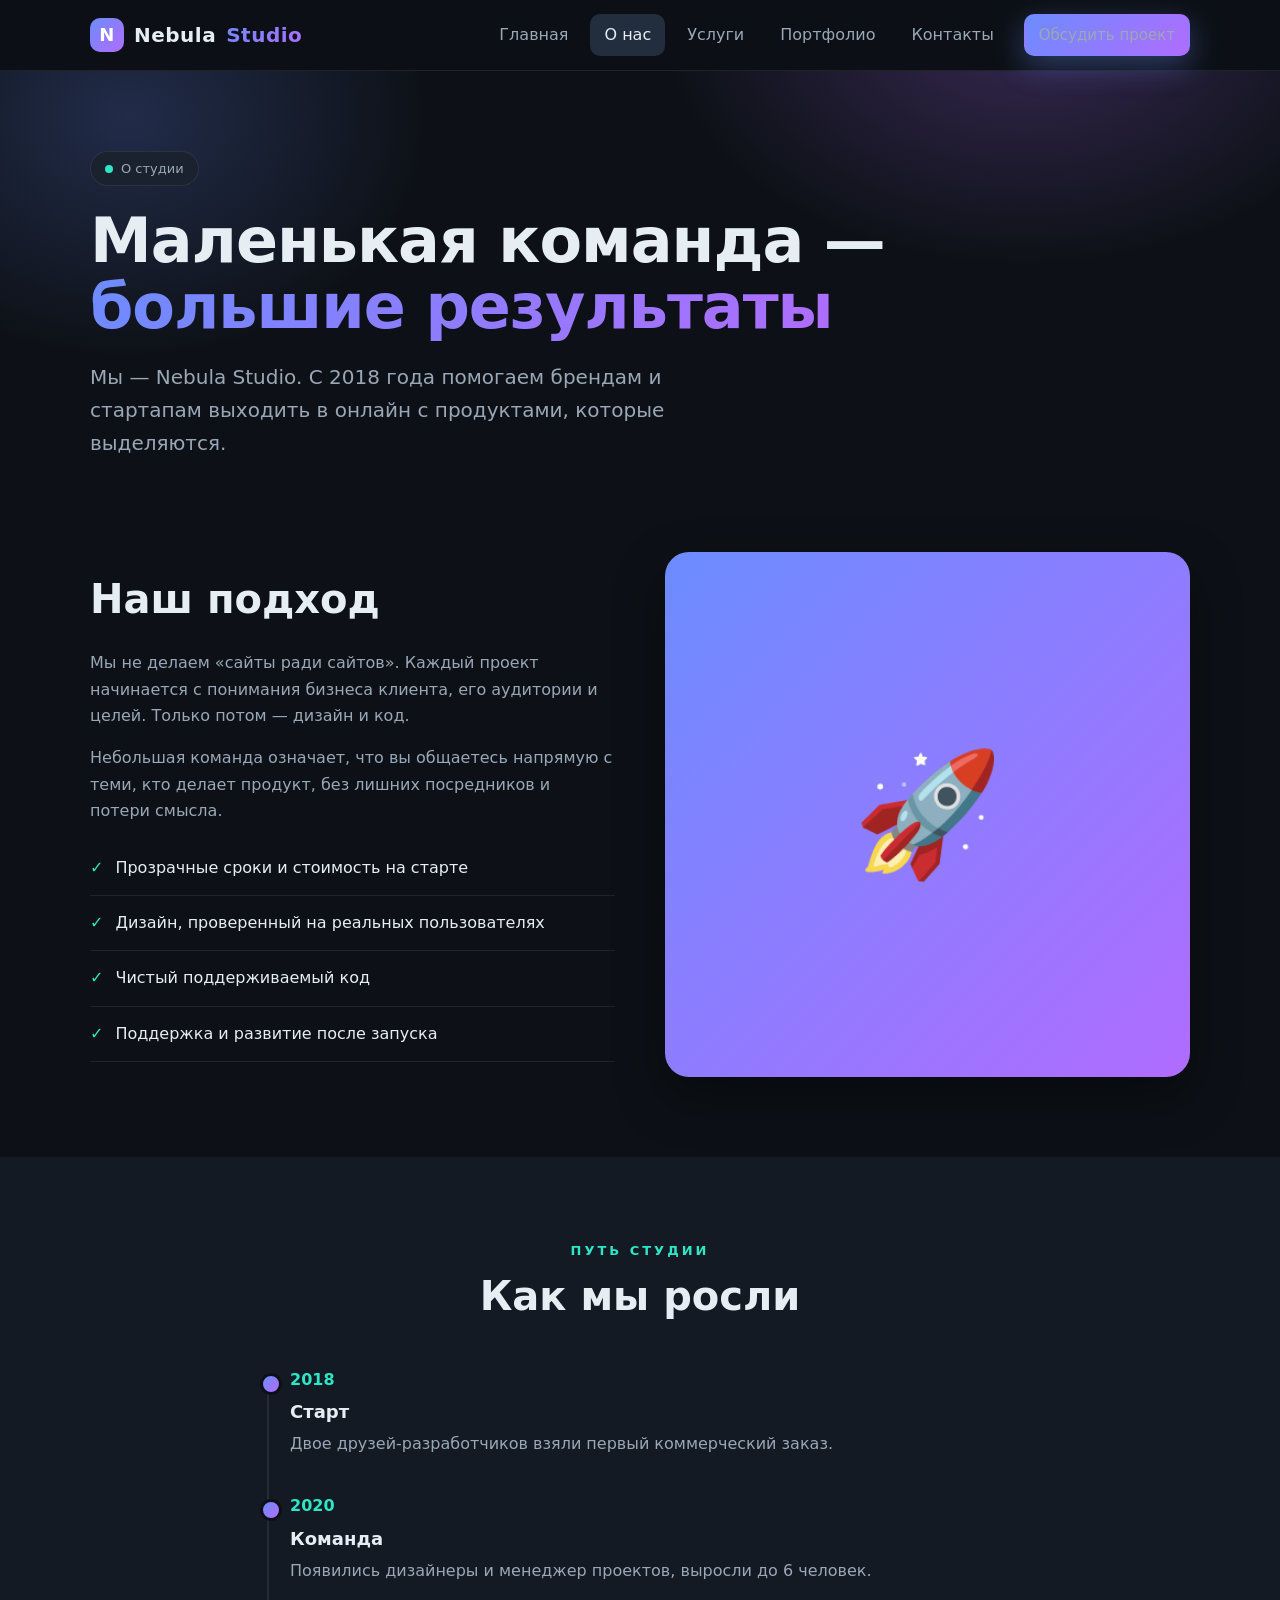
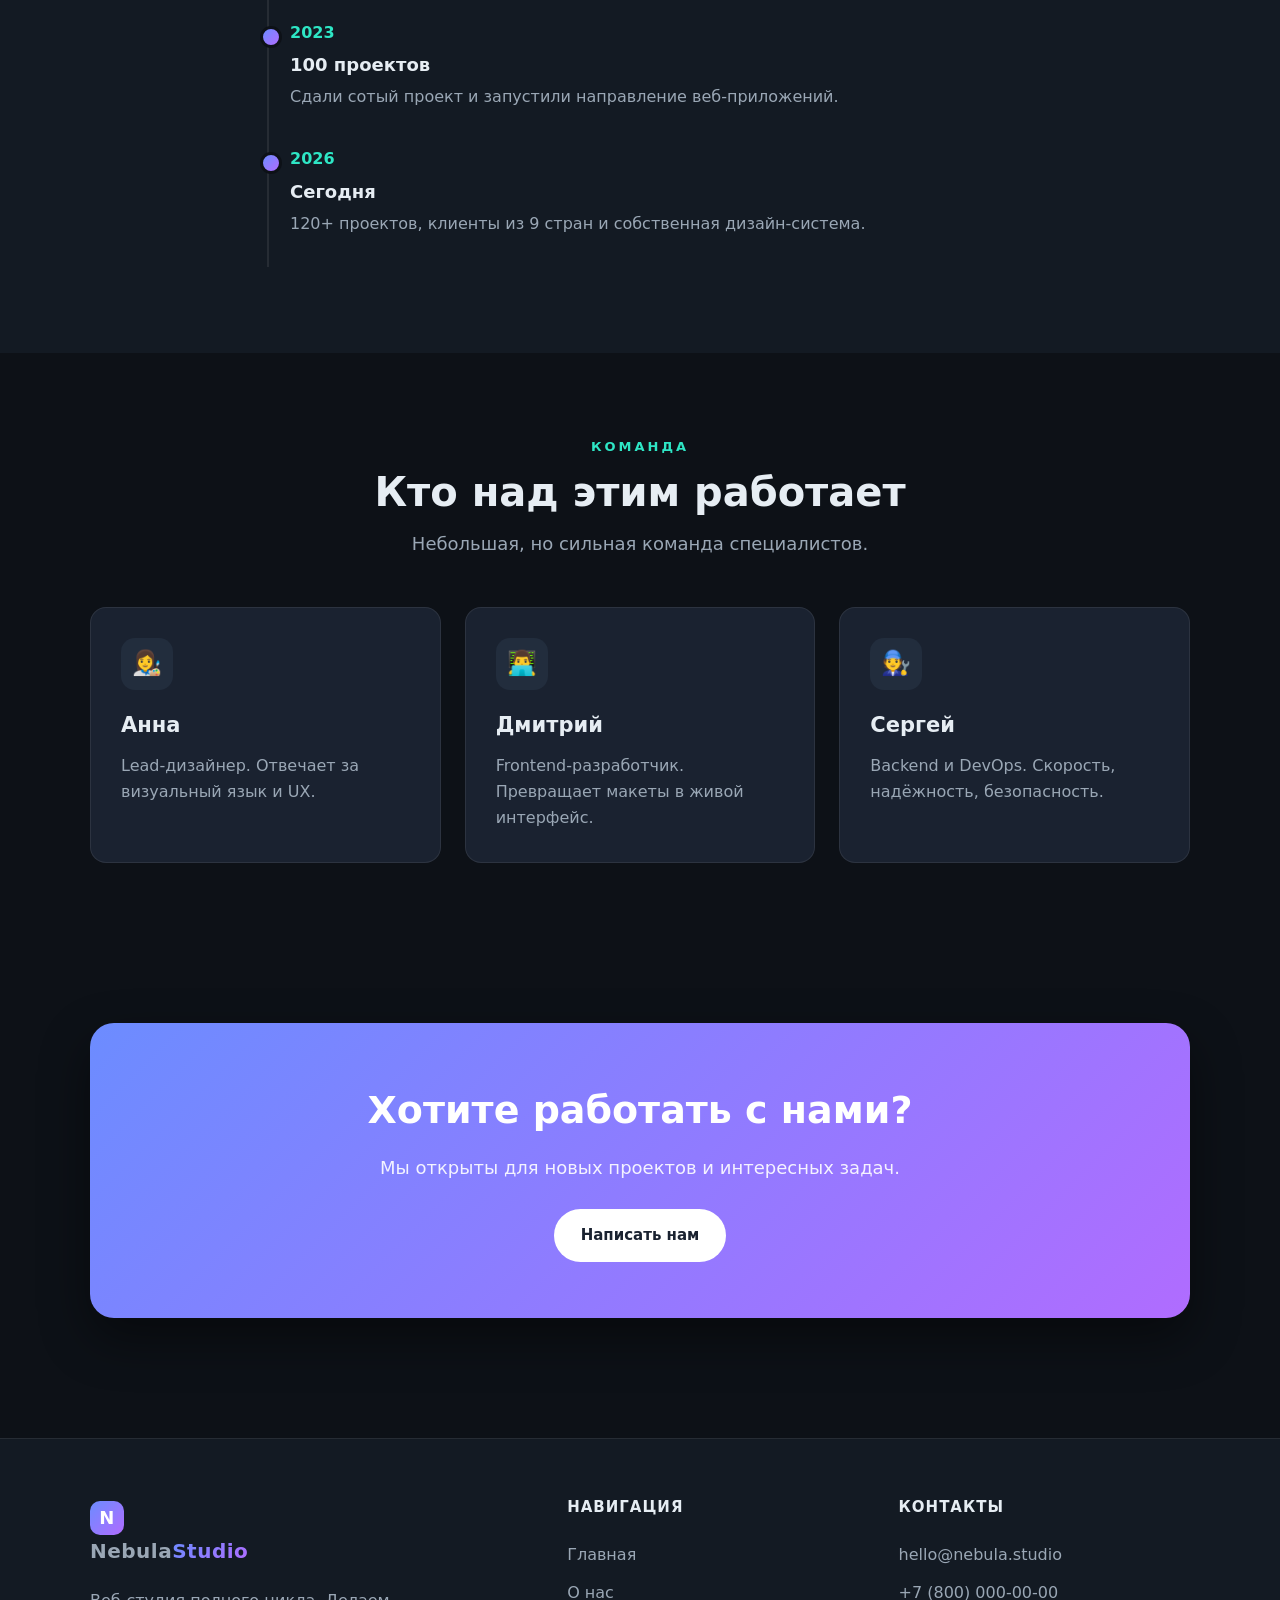
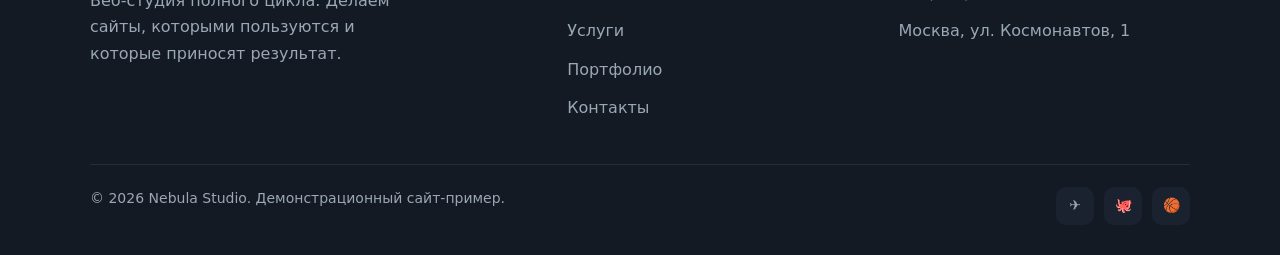
==== about.html @ 0c389231 "Add multi-page Nebula Studio example website Static HTML/CSS/JS portfolio site with 5 pages (home, a" ====
<!DOCTYPE html>
<html lang="ru">
<head>
  <meta charset="UTF-8">
  <meta name="viewport" content="width=device-width, initial-scale=1.0">
  <title>О нас — Nebula Studio</title>
  <meta name="description" content="История, ценности и команда Nebula Studio.">
  <link rel="stylesheet" href="assets/css/styles.css">
  <link rel="icon" href="data:image/svg+xml,<svg xmlns='http://www.w3.org/2000/svg' viewBox='0 0 100 100'><text y='.9em' font-size='90'>🌌</text></svg>">
</head>
<body>
  <header class="site-header">
    <div class="container nav">
      <a href="index.html" class="logo"><span class="logo-mark">N</span> Nebula<span class="gradient-text">Studio</span></a>
      <button class="nav-toggle" aria-label="Меню">☰</button>
      <nav class="nav-links">
        <a href="index.html">Главная</a>
        <a href="about.html" class="active">О нас</a>
        <a href="services.html">Услуги</a>
        <a href="portfolio.html">Портфолио</a>
        <a href="contact.html">Контакты</a>
        <a href="contact.html" class="btn btn-primary nav-cta">Обсудить проект</a>
      </nav>
    </div>
  </header>

  <main>
    <section class="hero" style="padding:80px 0 40px;">
      <div class="container">
        <span class="hero-badge"><span class="dot"></span> О студии</span>
        <h1>Маленькая команда — <span class="gradient-text">большие результаты</span></h1>
        <p class="lead">Мы — Nebula Studio. С 2018 года помогаем брендам и стартапам выходить в онлайн с продуктами, которые выделяются.</p>
      </div>
    </section>

    <section style="padding-top:20px;">
      <div class="container">
        <div class="about-grid">
          <div class="reveal">
            <h2>Наш подход</h2>
            <p>Мы не делаем «сайты ради сайтов». Каждый проект начинается с понимания бизнеса клиента, его аудитории и целей. Только потом — дизайн и код.</p>
            <p>Небольшая команда означает, что вы общаетесь напрямую с теми, кто делает продукт, без лишних посредников и потери смысла.</p>
            <ul class="value-list">
              <li><span class="check">✓</span> Прозрачные сроки и стоимость на старте</li>
              <li><span class="check">✓</span> Дизайн, проверенный на реальных пользователях</li>
              <li><span class="check">✓</span> Чистый поддерживаемый код</li>
              <li><span class="check">✓</span> Поддержка и развитие после запуска</li>
            </ul>
          </div>
          <div class="about-visual reveal">🚀</div>
        </div>
      </div>
    </section>

    <section style="background:var(--bg-soft);">
      <div class="container">
        <div class="section-head">
          <span class="eyebrow">Путь студии</span>
          <h2>Как мы росли</h2>
        </div>
        <div class="timeline">
          <div class="tl-item reveal"><span class="year">2018</span><h4>Старт</h4><p>Двое друзей-разработчиков взяли первый коммерческий заказ.</p></div>
          <div class="tl-item reveal"><span class="year">2020</span><h4>Команда</h4><p>Появились дизайнеры и менеджер проектов, выросли до 6 человек.</p></div>
          <div class="tl-item reveal"><span class="year">2023</span><h4>100 проектов</h4><p>Сдали сотый проект и запустили направление веб-приложений.</p></div>
          <div class="tl-item reveal"><span class="year">2026</span><h4>Сегодня</h4><p>120+ проектов, клиенты из 9 стран и собственная дизайн-система.</p></div>
        </div>
      </div>
    </section>

    <section>
      <div class="container">
        <div class="section-head">
          <span class="eyebrow">Команда</span>
          <h2>Кто над этим работает</h2>
          <p>Небольшая, но сильная команда специалистов.</p>
        </div>
        <div class="grid grid-3">
          <article class="card reveal"><div class="icon">👩‍🎨</div><h3>Анна</h3><p>Lead-дизайнер. Отвечает за визуальный язык и UX.</p></article>
          <article class="card reveal"><div class="icon">👨‍💻</div><h3>Дмитрий</h3><p>Frontend-разработчик. Превращает макеты в живой интерфейс.</p></article>
          <article class="card reveal"><div class="icon">🧑‍🔧</div><h3>Сергей</h3><p>Backend и DevOps. Скорость, надёжность, безопасность.</p></article>
        </div>
      </div>
    </section>

    <section>
      <div class="container">
        <div class="cta-band reveal">
          <h2>Хотите работать с нами?</h2>
          <p>Мы открыты для новых проектов и интересных задач.</p>
          <a href="contact.html" class="btn btn-primary">Написать нам</a>
        </div>
      </div>
    </section>
  </main>

  <footer class="site-footer">
    <div class="container">
      <div class="footer-grid">
        <div class="footer-col">
          <a href="index.html" class="logo"><span class="logo-mark">N</span> Nebula<span class="gradient-text">Studio</span></a>
          <p>Веб-студия полного цикла. Делаем сайты, которыми пользуются и которые приносят результат.</p>
        </div>
        <div class="footer-col">
          <h5>Навигация</h5>
          <a href="index.html">Главная</a><a href="about.html">О нас</a><a href="services.html">Услуги</a><a href="portfolio.html">Портфолио</a><a href="contact.html">Контакты</a>
        </div>
        <div class="footer-col">
          <h5>Контакты</h5>
          <a href="mailto:hello@nebula.studio">hello@nebula.studio</a>
          <a href="tel:+78000000000">+7 (800) 000-00-00</a>
          <a href="#">Москва, ул. Космонавтов, 1</a>
        </div>
      </div>
      <div class="footer-bottom">
        <span>© <span id="year">2026</span> Nebula Studio. Демонстрационный сайт-пример.</span>
        <div class="socials"><a href="#">✈️</a><a href="#">🐙</a><a href="#">🏀</a></div>
      </div>
    </div>
  </footer>
  <script src="assets/js/main.js"></script>
</body>
</html>
---- assets/css/styles.css ----
/* ===== Variables & Reset ===== */
:root {
  --bg: #0d1117;
  --bg-soft: #131a23;
  --surface: #1a2230;
  --surface-2: #222d3d;
  --text: #e6edf3;
  --muted: #9aa7b5;
  --brand: #6c8cff;
  --brand-2: #b06cff;
  --accent: #2ee6c5;
  --border: rgba(255, 255, 255, 0.08);
  --shadow: 0 20px 50px rgba(0, 0, 0, 0.45);
  --radius: 16px;
  --maxw: 1140px;
  --grad: linear-gradient(135deg, var(--brand), var(--brand-2));
}

* { margin: 0; padding: 0; box-sizing: border-box; }

html { scroll-behavior: smooth; }

body {
  font-family: "Segoe UI", system-ui, -apple-system, Roboto, Arial, sans-serif;
  background: var(--bg);
  color: var(--text);
  line-height: 1.65;
  -webkit-font-smoothing: antialiased;
}

a { color: inherit; text-decoration: none; }
img { max-width: 100%; display: block; }
ul { list-style: none; }

.container { width: 100%; max-width: var(--maxw); margin: 0 auto; padding: 0 20px; }

section { padding: 80px 0; }

.section-head { text-align: center; max-width: 680px; margin: 0 auto 48px; }
.section-head .eyebrow {
  text-transform: uppercase;
  letter-spacing: 3px;
  font-size: 13px;
  color: var(--accent);
  font-weight: 600;
}
.section-head h2 { font-size: clamp(28px, 4vw, 40px); margin: 10px 0 14px; line-height: 1.15; }
.section-head p { color: var(--muted); font-size: 18px; }

.gradient-text {
  background: var(--grad);
  -webkit-background-clip: text;
  background-clip: text;
  -webkit-text-fill-color: transparent;
}

/* ===== Buttons ===== */
.btn {
  display: inline-flex;
  align-items: center;
  gap: 8px;
  padding: 13px 26px;
  border-radius: 999px;
  font-weight: 600;
  font-size: 15px;
  cursor: pointer;
  border: 1px solid transparent;
  transition: transform 0.2s ease, box-shadow 0.2s ease, background 0.2s ease;
}
.btn:hover { transform: translateY(-2px); }
.btn-primary { background: var(--grad); color: #fff; box-shadow: 0 10px 30px rgba(108, 140, 255, 0.35); }
.btn-ghost { background: transparent; border-color: var(--border); color: var(--text); }
.btn-ghost:hover { background: var(--surface); }

/* ===== Header ===== */
.site-header {
  position: sticky;
  top: 0;
  z-index: 100;
  backdrop-filter: blur(12px);
  background: rgba(13, 17, 23, 0.72);
  border-bottom: 1px solid var(--border);
}
.nav {
  display: flex;
  align-items: center;
  justify-content: space-between;
  height: 70px;
}
.logo { display: flex; align-items: center; gap: 10px; font-weight: 800; font-size: 20px; letter-spacing: 0.5px; }
.logo-mark {
  width: 34px; height: 34px; border-radius: 10px;
  background: var(--grad);
  display: grid; place-items: center;
  font-size: 18px; color: #fff;
}
.nav-links { display: flex; align-items: center; gap: 8px; }
.nav-links a {
  padding: 8px 14px;
  border-radius: 10px;
  color: var(--muted);
  font-weight: 500;
  transition: color 0.2s, background 0.2s;
}
.nav-links a:hover { color: var(--text); background: var(--surface); }
.nav-links a.active { color: var(--text); background: var(--surface-2); }
.nav-cta { margin-left: 8px; }

.nav-toggle {
  display: none;
  background: none;
  border: 1px solid var(--border);
  color: var(--text);
  width: 42px; height: 42px;
  border-radius: 10px;
  font-size: 20px;
  cursor: pointer;
}

/* ===== Hero ===== */
.hero {
  position: relative;
  overflow: hidden;
  padding: 100px 0 90px;
}
.hero::before {
  content: "";
  position: absolute;
  inset: 0;
  background:
    radial-gradient(600px 400px at 80% -10%, rgba(176, 108, 255, 0.25), transparent 60%),
    radial-gradient(500px 400px at 10% 10%, rgba(108, 140, 255, 0.22), transparent 60%);
  pointer-events: none;
}
.hero .container { position: relative; }
.hero-badge {
  display: inline-flex; align-items: center; gap: 8px;
  padding: 6px 14px; border-radius: 999px;
  background: var(--surface); border: 1px solid var(--border);
  font-size: 13px; color: var(--muted); margin-bottom: 22px;
}
.hero-badge .dot { width: 8px; height: 8px; border-radius: 50%; background: var(--accent); }
.hero h1 { font-size: clamp(36px, 6vw, 62px); line-height: 1.05; letter-spacing: -1px; }
.hero p.lead { font-size: 20px; color: var(--muted); max-width: 620px; margin: 22px 0 32px; }
.hero-actions { display: flex; gap: 14px; flex-wrap: wrap; }

/* ===== Stats ===== */
.stats {
  display: grid;
  grid-template-columns: repeat(4, 1fr);
  gap: 20px;
  margin-top: 70px;
}
.stat {
  background: var(--surface);
  border: 1px solid var(--border);
  border-radius: var(--radius);
  padding: 26px;
  text-align: center;
}
.stat .num { font-size: 38px; font-weight: 800; }
.stat .label { color: var(--muted); font-size: 14px; margin-top: 4px; }

/* ===== Cards grid ===== */
.grid { display: grid; gap: 24px; }
.grid-3 { grid-template-columns: repeat(3, 1fr); }
.grid-2 { grid-template-columns: repeat(2, 1fr); }

.card {
  background: var(--surface);
  border: 1px solid var(--border);
  border-radius: var(--radius);
  padding: 30px;
  transition: transform 0.25s ease, border-color 0.25s ease;
}
.card:hover { transform: translateY(-6px); border-color: rgba(108, 140, 255, 0.5); }
.card .icon {
  width: 52px; height: 52px; border-radius: 14px;
  display: grid; place-items: center;
  background: var(--surface-2);
  font-size: 24px; margin-bottom: 18px;
}
.card h3 { font-size: 21px; margin-bottom: 10px; }
.card p { color: var(--muted); }

/* ===== Portfolio ===== */
.filters { display: flex; gap: 10px; justify-content: center; flex-wrap: wrap; margin-bottom: 36px; }
.filter-btn {
  padding: 9px 18px; border-radius: 999px;
  background: var(--surface); border: 1px solid var(--border);
  color: var(--muted); cursor: pointer; font-weight: 500; transition: all 0.2s;
}
.filter-btn.active, .filter-btn:hover { color: #fff; background: var(--grad); border-color: transparent; }

.work-card {
  border-radius: var(--radius);
  overflow: hidden;
  background: var(--surface);
  border: 1px solid var(--border);
  transition: transform 0.25s ease;
}
.work-card:hover { transform: translateY(-6px); }
.work-thumb {
  aspect-ratio: 16 / 10;
  display: grid; place-items: center;
  font-size: 46px; font-weight: 800; color: #fff;
}
.work-body { padding: 22px; }
.work-body .tag { font-size: 12px; text-transform: uppercase; letter-spacing: 1.5px; color: var(--accent); }
.work-body h3 { margin: 8px 0 6px; font-size: 20px; }
.work-body p { color: var(--muted); font-size: 15px; }

/* ===== About ===== */
.about-grid { display: grid; grid-template-columns: 1fr 1fr; gap: 50px; align-items: center; }
.about-grid h2 { font-size: clamp(28px, 4vw, 40px); margin-bottom: 18px; }
.about-grid p { color: var(--muted); margin-bottom: 16px; }
.value-list li {
  display: flex; gap: 12px; align-items: flex-start;
  padding: 14px 0; border-bottom: 1px solid var(--border);
}
.value-list .check { color: var(--accent); font-weight: 800; }
.about-visual {
  aspect-ratio: 1;
  border-radius: 24px;
  background: var(--grad);
  display: grid; place-items: center;
  font-size: 120px;
  box-shadow: var(--shadow);
}

/* ===== Timeline ===== */
.timeline { max-width: 760px; margin: 0 auto; position: relative; padding-left: 30px; }
.timeline::before { content: ""; position: absolute; left: 7px; top: 6px; bottom: 6px; width: 2px; background: var(--border); }
.tl-item { position: relative; padding-bottom: 36px; }
.tl-item::before {
  content: ""; position: absolute; left: -30px; top: 6px;
  width: 16px; height: 16px; border-radius: 50%;
  background: var(--grad); border: 3px solid var(--bg);
}
.tl-item .year { color: var(--accent); font-weight: 700; }
.tl-item h4 { font-size: 18px; margin: 4px 0; }
.tl-item p { color: var(--muted); }

/* ===== Pricing ===== */
.price-card { text-align: center; position: relative; }
.price-card.popular { border-color: var(--brand); box-shadow: 0 0 0 1px var(--brand), var(--shadow); }
.price-card .badge {
  position: absolute; top: -13px; left: 50%; transform: translateX(-50%);
  background: var(--grad); color: #fff; padding: 5px 16px; border-radius: 999px; font-size: 12px; font-weight: 700;
}
.price-card .price { font-size: 40px; font-weight: 800; margin: 12px 0; }
.price-card .price span { font-size: 16px; color: var(--muted); font-weight: 500; }
.price-card ul { text-align: left; margin: 20px 0 26px; }
.price-card ul li { padding: 8px 0; color: var(--muted); border-bottom: 1px solid var(--border); }

/* ===== CTA band ===== */
.cta-band {
  background: var(--grad);
  border-radius: 24px;
  padding: 56px 40px;
  text-align: center;
  box-shadow: var(--shadow);
}
.cta-band h2 { font-size: clamp(26px, 4vw, 38px); color: #fff; }
.cta-band p { color: rgba(255, 255, 255, 0.9); margin: 12px 0 26px; font-size: 18px; }
.cta-band .btn-primary { background: #fff; color: #1a2230; box-shadow: none; }

/* ===== Contact ===== */
.contact-grid { display: grid; grid-template-columns: 1fr 1.2fr; gap: 40px; }
.info-item { display: flex; gap: 14px; align-items: flex-start; margin-bottom: 24px; }
.info-item .ic {
  width: 46px; height: 46px; border-radius: 12px; background: var(--surface-2);
  display: grid; place-items: center; font-size: 20px; flex-shrink: 0;
}
.info-item h4 { font-size: 16px; }
.info-item p { color: var(--muted); }

.form { background: var(--surface); border: 1px solid var(--border); border-radius: var(--radius); padding: 30px; }
.field { margin-bottom: 18px; }
.field label { display: block; font-size: 14px; margin-bottom: 7px; font-weight: 500; }
.field input, .field textarea {
  width: 100%; padding: 12px 14px;
  background: var(--bg-soft); border: 1px solid var(--border); border-radius: 10px;
  color: var(--text); font-size: 15px; font-family: inherit;
  transition: border-color 0.2s;
}
.field input:focus, .field textarea:focus { outline: none; border-color: var(--brand); }
.field textarea { resize: vertical; min-height: 120px; }
.form-note { margin-top: 14px; font-size: 14px; min-height: 20px; }
.form-note.ok { color: var(--accent); }

/* ===== Footer ===== */
.site-footer { border-top: 1px solid var(--border); background: var(--bg-soft); padding: 56px 0 30px; margin-top: 40px; }
.footer-grid { display: grid; grid-template-columns: 1.5fr 1fr 1fr; gap: 40px; margin-bottom: 36px; }
.footer-grid p { color: var(--muted); margin-top: 14px; max-width: 320px; }
.footer-col h5 { font-size: 15px; margin-bottom: 16px; text-transform: uppercase; letter-spacing: 1px; }
.footer-col a { display: block; color: var(--muted); padding: 6px 0; transition: color 0.2s; }
.footer-col a:hover { color: var(--text); }
.footer-bottom {
  border-top: 1px solid var(--border); padding-top: 22px;
  display: flex; justify-content: space-between; flex-wrap: wrap; gap: 10px;
  color: var(--muted); font-size: 14px;
}
.socials { display: flex; gap: 10px; }
.socials a {
  width: 38px; height: 38px; border-radius: 10px;
  background: var(--surface); display: grid; place-items: center;
  transition: background 0.2s, transform 0.2s;
}
.socials a:hover { background: var(--surface-2); transform: translateY(-2px); }

/* ===== Reveal animation ===== */
.reveal { opacity: 0; transform: translateY(24px); transition: opacity 0.6s ease, transform 0.6s ease; }
.reveal.visible { opacity: 1; transform: none; }

/* ===== Responsive ===== */
@media (max-width: 920px) {
  .grid-3 { grid-template-columns: repeat(2, 1fr); }
  .stats { grid-template-columns: repeat(2, 1fr); }
  .about-grid, .contact-grid, .footer-grid { grid-template-columns: 1fr; }
  .about-visual { max-width: 380px; }
}
@media (max-width: 640px) {
  .nav-links {
    position: absolute; top: 70px; left: 0; right: 0;
    flex-direction: column; align-items: stretch;
    background: var(--bg-soft); border-bottom: 1px solid var(--border);
    padding: 12px; gap: 4px;
    display: none;
  }
  .nav-links.open { display: flex; }
  .nav-links a { padding: 12px 14px; }
  .nav-cta { margin: 6px 0 0; text-align: center; }
  .nav-toggle { display: block; }
  .grid-3, .grid-2 { grid-template-columns: 1fr; }
  section { padding: 56px 0; }
}
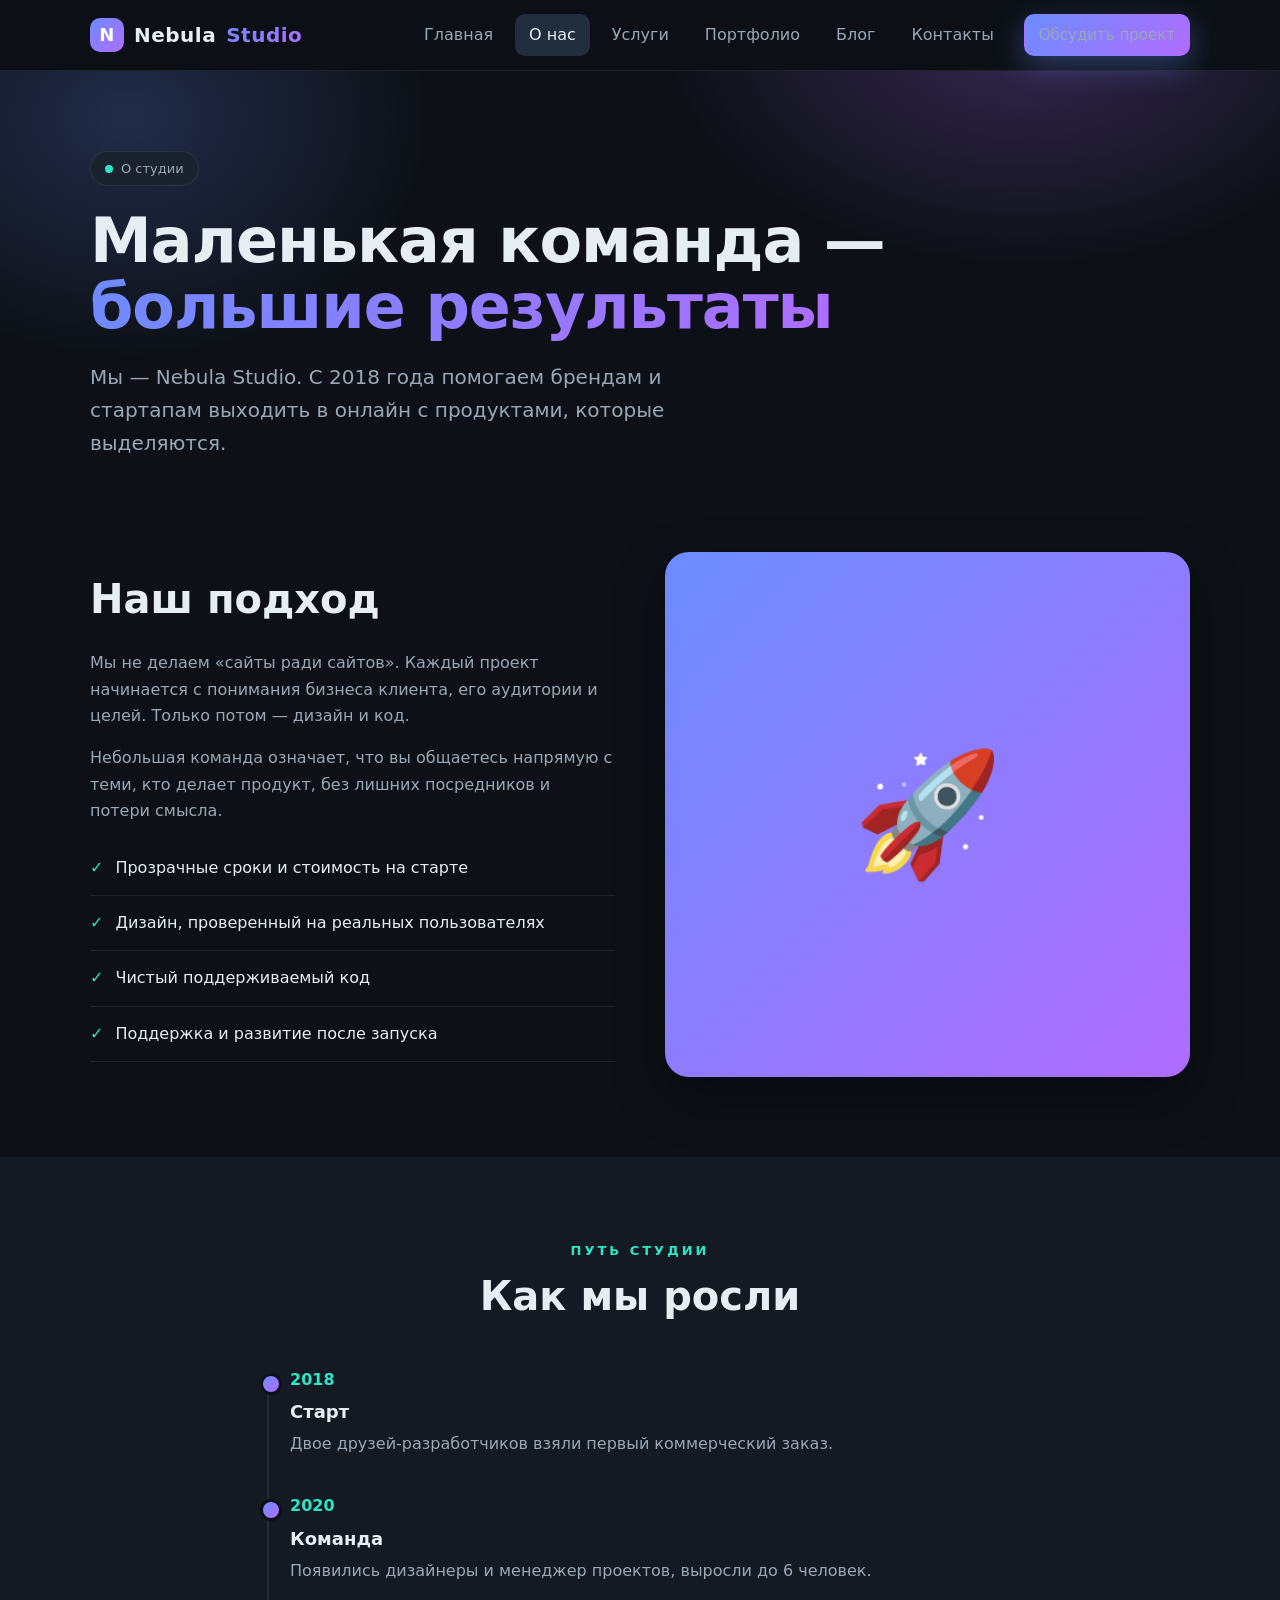
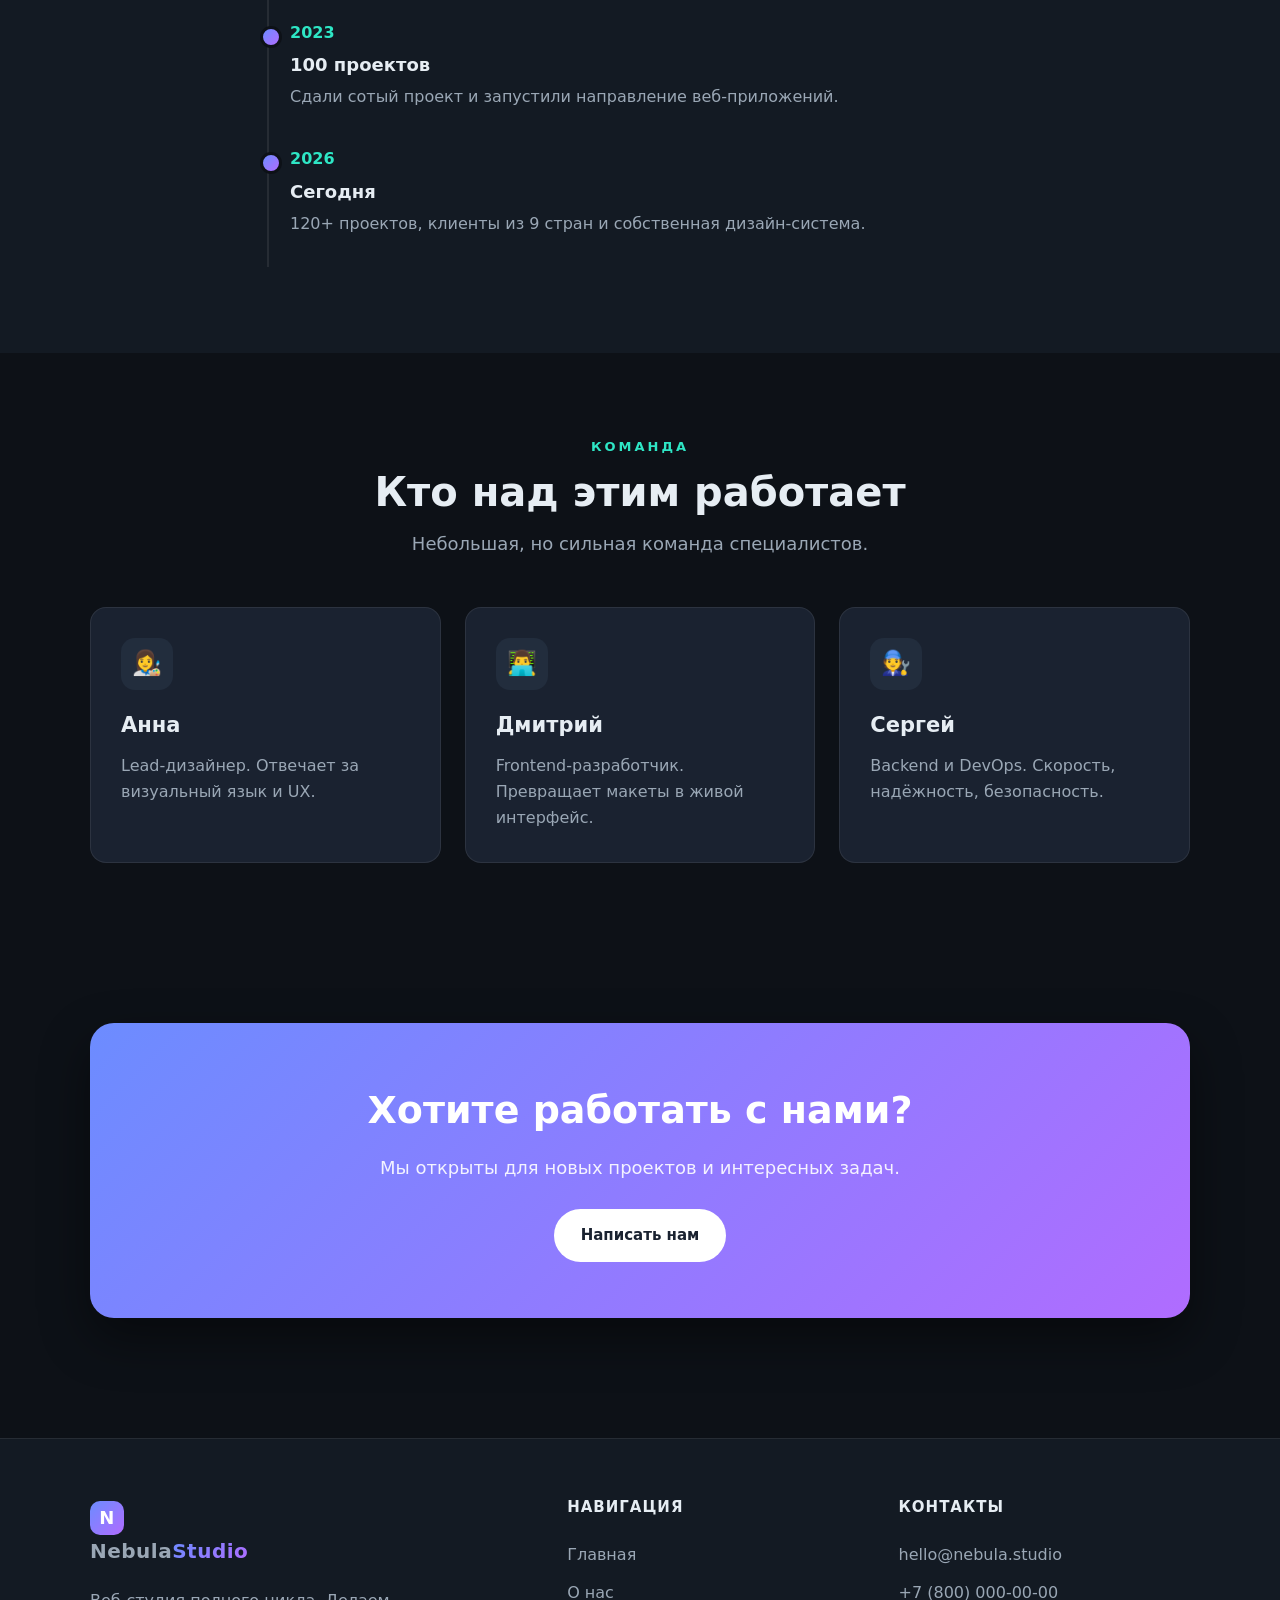
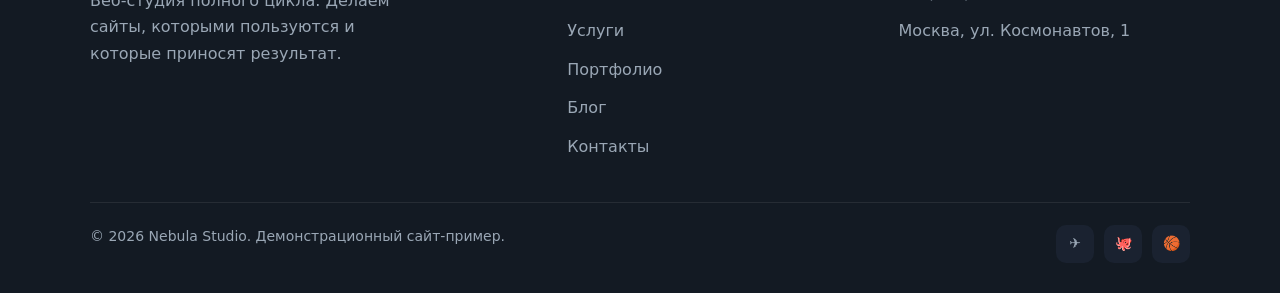
==== commit 4a246195: "Add blog and case study pages New blog.html (article feed with featured post) and case.html (detaile" ====
--- a/about.html
+++ b/about.html
@@ -18,6 +18,7 @@
         <a href="about.html" class="active">О нас</a>
         <a href="services.html">Услуги</a>
         <a href="portfolio.html">Портфолио</a>
+        <a href="blog.html">Блог</a>
         <a href="contact.html">Контакты</a>
         <a href="contact.html" class="btn btn-primary nav-cta">Обсудить проект</a>
       </nav>
@@ -102,7 +103,7 @@
         </div>
         <div class="footer-col">
           <h5>Навигация</h5>
-          <a href="index.html">Главная</a><a href="about.html">О нас</a><a href="services.html">Услуги</a><a href="portfolio.html">Портфолио</a><a href="contact.html">Контакты</a>
+          <a href="index.html">Главная</a><a href="about.html">О нас</a><a href="services.html">Услуги</a><a href="portfolio.html">Портфолио</a><a href="blog.html">Блог</a><a href="contact.html">Контакты</a>
         </div>
         <div class="footer-col">
           <h5>Контакты</h5>
--- a/assets/css/styles.css
+++ b/assets/css/styles.css
@@ -309,6 +309,46 @@
 }
 .socials a:hover { background: var(--surface-2); transform: translateY(-2px); }
 
+/* ===== Blog ===== */
+.post-card { display: flex; flex-direction: column; overflow: hidden; }
+.post-thumb { aspect-ratio: 16 / 9; display: grid; place-items: center; font-size: 44px; }
+.post-card .work-body { display: flex; flex-direction: column; flex: 1; }
+.post-meta { display: flex; gap: 14px; color: var(--muted); font-size: 13px; margin-bottom: 10px; }
+.post-card h3 { font-size: 20px; margin-bottom: 8px; }
+.post-card p { color: var(--muted); font-size: 15px; flex: 1; }
+.post-card .read-more { margin-top: 16px; color: var(--brand); font-weight: 600; font-size: 15px; }
+.post-featured { display: grid; grid-template-columns: 1.1fr 1fr; gap: 0; }
+.post-featured .post-thumb { aspect-ratio: auto; min-height: 320px; }
+.post-featured .work-body { padding: 40px; justify-content: center; }
+.post-featured h3 { font-size: 28px; }
+
+/* ===== Article / Case ===== */
+.article { max-width: 760px; margin: 0 auto; }
+.article .post-meta { justify-content: center; margin-bottom: 18px; }
+.article h1 { font-size: clamp(30px, 5vw, 46px); text-align: center; line-height: 1.15; margin-bottom: 16px; }
+.article .cover {
+  height: 280px; border-radius: var(--radius); margin: 30px 0;
+  display: grid; place-items: center; font-size: 80px; box-shadow: var(--shadow);
+}
+.article p { color: #c4cfdb; margin-bottom: 18px; font-size: 17px; }
+.article h2 { font-size: 26px; margin: 36px 0 14px; }
+.article ul.dotted { margin: 0 0 18px 20px; }
+.article ul.dotted li { list-style: disc; color: #c4cfdb; padding: 5px 0; }
+.article blockquote {
+  border-left: 3px solid var(--brand); padding: 6px 0 6px 22px; margin: 24px 0;
+  color: var(--text); font-size: 19px; font-style: italic;
+}
+.case-meta { display: grid; grid-template-columns: repeat(3, 1fr); gap: 16px; margin: 30px 0; }
+.case-meta .cell { background: var(--surface); border: 1px solid var(--border); border-radius: 12px; padding: 18px; text-align: center; }
+.case-meta .cell .k { color: var(--muted); font-size: 13px; }
+.case-meta .cell .v { font-size: 20px; font-weight: 700; margin-top: 4px; }
+
+@media (max-width: 720px) {
+  .post-featured { grid-template-columns: 1fr; }
+  .post-featured .work-body { padding: 26px; }
+  .case-meta { grid-template-columns: 1fr; }
+}
+
 /* ===== Reveal animation ===== */
 .reveal { opacity: 0; transform: translateY(24px); transition: opacity 0.6s ease, transform 0.6s ease; }
 .reveal.visible { opacity: 1; transform: none; }
